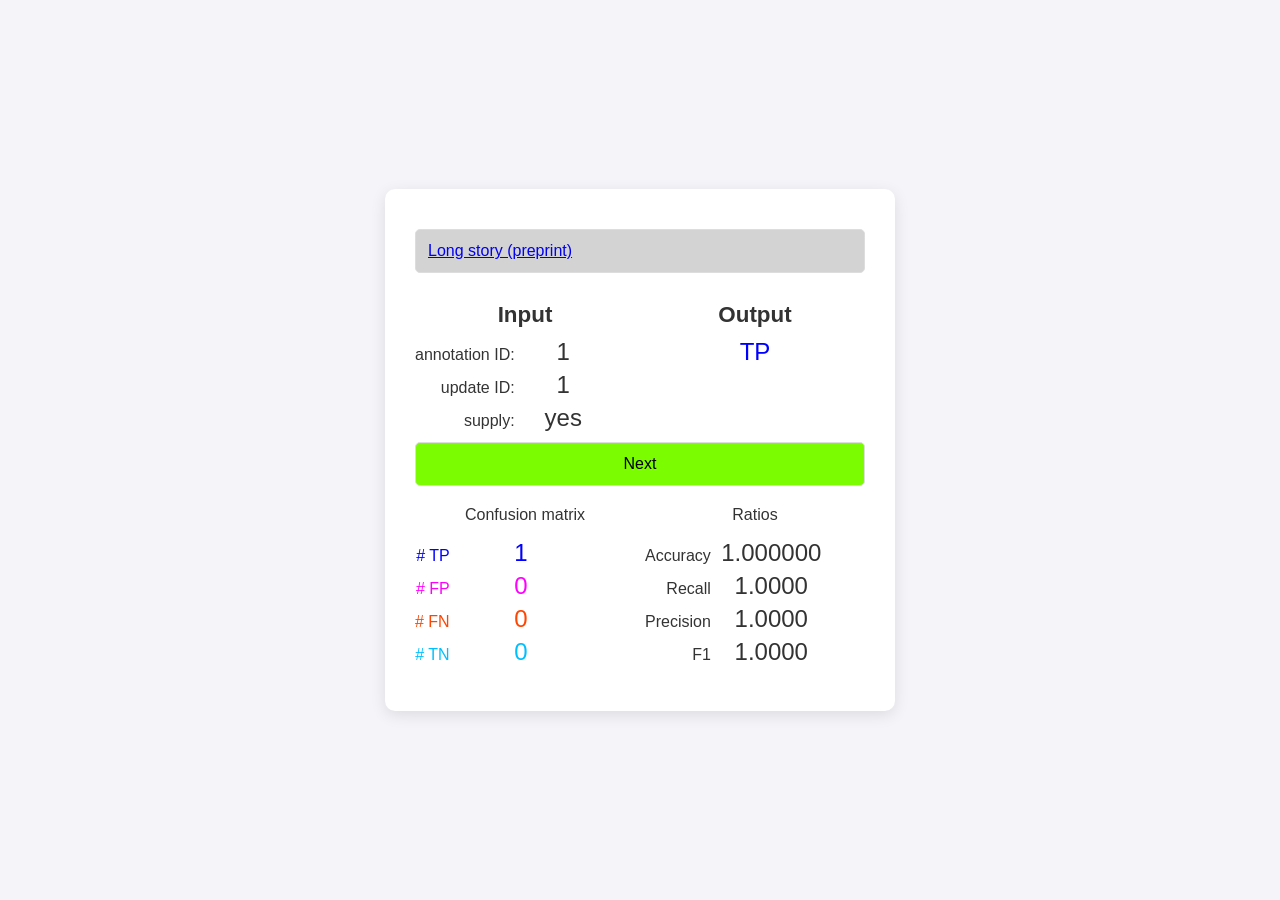
==== docs/index.html @ a26e2230 "+ score" ====
<!DOCTYPE html>
<html lang="en">
<head>
    <meta charset="UTF-8">
    <meta name="viewport" content="width=device-width, initial-scale=1.0">
    <title>Classification via instrumented association (ClavIA).</title>
    <link rel="stylesheet" href="style.css">
</head>
<body>

<div id="container-watch" class="main-container">
    <a href="https://www.researchsquare.com/article/rs-9150527/v1" class="long-story"> Long story (preprint)</a>
    <div class="main-grid">
        <div>
            <h2>Input</h2>
            <div class="form-grid">
                <div title="Detection ID at target creation time.">annotation ID:</div>
                <span id="ann">1</span>
                <div title="Detection ID if associated or -9999 (unmatch flag) if not associated.">update ID:</div>
                <span id="upd">1</span>
                <div title="Whether the annotation ID is present among detections.">supply:</div>
                <span id="supply">yes</span>
            </div>
        </div>
        <div>
            <h2>Output</h2>
            <div title="Binary class of the association outcome."><span id="outcome">TP</span></div>
        </div>
    </div>
    <div>
        <input type="button" id="next-btn" class="next-btn" value="Next"
               title="Random choice of annotation ID, update IDs and supply.">
    </div>
    <div style="margin-bottom: 20px"></div>
    <div class="main-grid">
        <div title="Number of TPs, FNs, FNs and TNs seen so far.">Confusion matrix</div>
        <div style="margin-bottom: 15px">Ratios</div>
        <div class="form-grid">
            <div title="Number of true positives." class="tp-color"># TP</div>
            <span id="cm-tp" class="tp-color">1</span>
            <div title="Number of false positives." class="fp-color"># FP</div>
            <span id="cm-fp" class="fp-color">0</span>
            <div title="Number of false negatives." class="fn-color"># FN</div>
            <span id="cm-fn" class="fn-color">0</span>
            <div title="Number of true negatives." class="tn-color"># TN</div>
            <span id="cm-tn" class="tn-color">0</span>
        </div>
        <div class="form-grid">
            <div title="A = (TP + TN) / (TP + TN + FP + FN)">Accuracy</div>
            <span id="ratios-accuracy">1</span>
            <div title="R = TP / (TP + FN)">Recall</div>
            <span id="ratios-recall">1</span>
            <div title="P = TP / (TP + FP)">Precision</div>
            <span id="ratios-precision">0</span>
            <div title="F1=sqrt(R P)">F1</div>
            <span id="ratios-f1">0</span>
        </div>
    </div>
    <div style="margin-bottom: 15px"></div>
    <input type="button" id="quiz-btn" title="Quiz mode..." value="I want a quiz..." class="next-btn quiz-btn hidden">
</div>

<div id="container-quiz" class="main-container hidden">
    <div class="main-grid">
        <div>
            <h2>Input</h2>
            <div class="form-grid">
                <div title="Detection ID at target creation time.">annotation ID:</div>
                <span id="ann-quiz">1</span>
                <div title="Detection ID if associated or -9999 (unmatch flag) if not associated.">update ID:</div>
                <span id="upd-quiz">1</span>
                <div title="Whether the annotation ID is present among detections.">supply:</div>
                <span id="supply-quiz">yes</span>
            </div>
        </div>
        <div>
            <h2>Classify the Input</h2>
            <div class="form-grid">
            <label for="TP" title="True positive" class="tp-color">TP</label>
                <input type="radio" id="TP" class="tp-color" name="quiz-answer">
            <label for="FP" title="False positive" class="fp-color">FP</label>
                <input type="radio" id="FP" class="fp-color" name="quiz-answer">
            <label for="FN" title="False negative" class="fn-color">FN</label>
                <input type="radio" id="FN" class="fp-color" name="quiz-answer">
            <label for="TN" title="True negative" class="tn-color">TN</label>
                <input type="radio" id="TN" class="tn-color" name="quiz-answer">
        </div>
        </div>
    </div>
    <div>
        <input type="button" id="next-quiz" class="next-btn neutral-color" value="Next case" title="Next combination of IDs and supply flag.">
    </div>
    <div class="main-grid">
        <div title="Score">Score: <span id="quiz-score">0 / 0</span></div>
    </div>
    <div style="margin-bottom: 20px"></div>
    <input type="button" id="watch-btn" title="I want to watch..." value="I want to learn..." class="next-btn quiz-btn">
</div>

<script type="module" src="main.js"></script>

</body>
</html>
---- docs/style.css ----
body {
    font-family: 'Segoe UI', Tahoma, Geneva, Verdana, sans-serif;
    background-color: #f4f4f9;
    display: flex;
    justify-content: center;
    align-items: center;
    height: 100vh;
    margin: 0;
    color: #333;
}

.main-container {
    background: white;
    padding: 30px;
    border-radius: 10px;
    box-shadow: 0 4px 15px rgba(0, 0, 0, 0.1);
    width: 100%;
    max-width: 450px;
    text-align: center;
}

h2 {
    font-size: 1.4rem;
    margin-bottom: 10px;
}

span {
    font-size: 1.5rem;
}

.tp-color {
    color: blue;
}

.fp-color {
    color: magenta;
}

.fn-color {
    color: orangered;
}

.tn-color {
    color: deepskyblue;
}

.correct-color {
    background-color: lawngreen !important;
}

.wrong-color {
    background-color: red !important;
}

.neutral-color {
    background-color: lightgray !important;
}

.tooltip-container {
    position: relative;
    display: inline-block;
    cursor: help;
}

.tooltip-text {
    visibility: hidden;
    background-color: black;
    color: white;
    text-align: center;
    padding: 5px 10px;
    border-radius: 5px;
    font-size: 14px;
    white-space: nowrap;
    position: absolute;
    bottom: 120%;
    left: 50%;
    transform: translateX(-50%);
    opacity: 0;
    transition: opacity 0.3s;
}

.next-btn {
    display: block;
    width: 100%;
    padding: 12px;
    margin: 10px 0;
    font-size: 1rem;
    border: 1px solid #ddd;
    border-radius: 5px;
    background-color: lawngreen;
    cursor: pointer;
    transition: background-color 0.2s, transform 0.1s;
}

.next-btn:hover .tooltip-text {
    visibility: visible;
    opacity: 1;
}

.quiz-btn {
    background-color: yellow;
}

.quiz-btn:hover .tooltip-text {
    visibility: visible;
    opacity: 1;
}

.main-grid {
    display: grid;
    grid-template-columns: 1fr 1fr;
    column-gap: 10px;
}

.form-grid {
    display: grid;
    grid-template-columns: max-content 0.7fr;
    column-gap: 10px;
    row-gap: 5px;
    align-items: baseline;
}

.form-grid > div:nth-child(odd) {
    text-align: right;
}

.hidden {
    display: none !important;
}

.long-story {
    display: flex;
    padding: 12px;
    margin: 10px 0;
    font-size: 1rem;
    border: 1px solid #ddd;
    border-radius: 5px;
    background-color: lightgray;
    cursor: pointer;
    transition: background-color 0.2s, transform 0.1s;
}
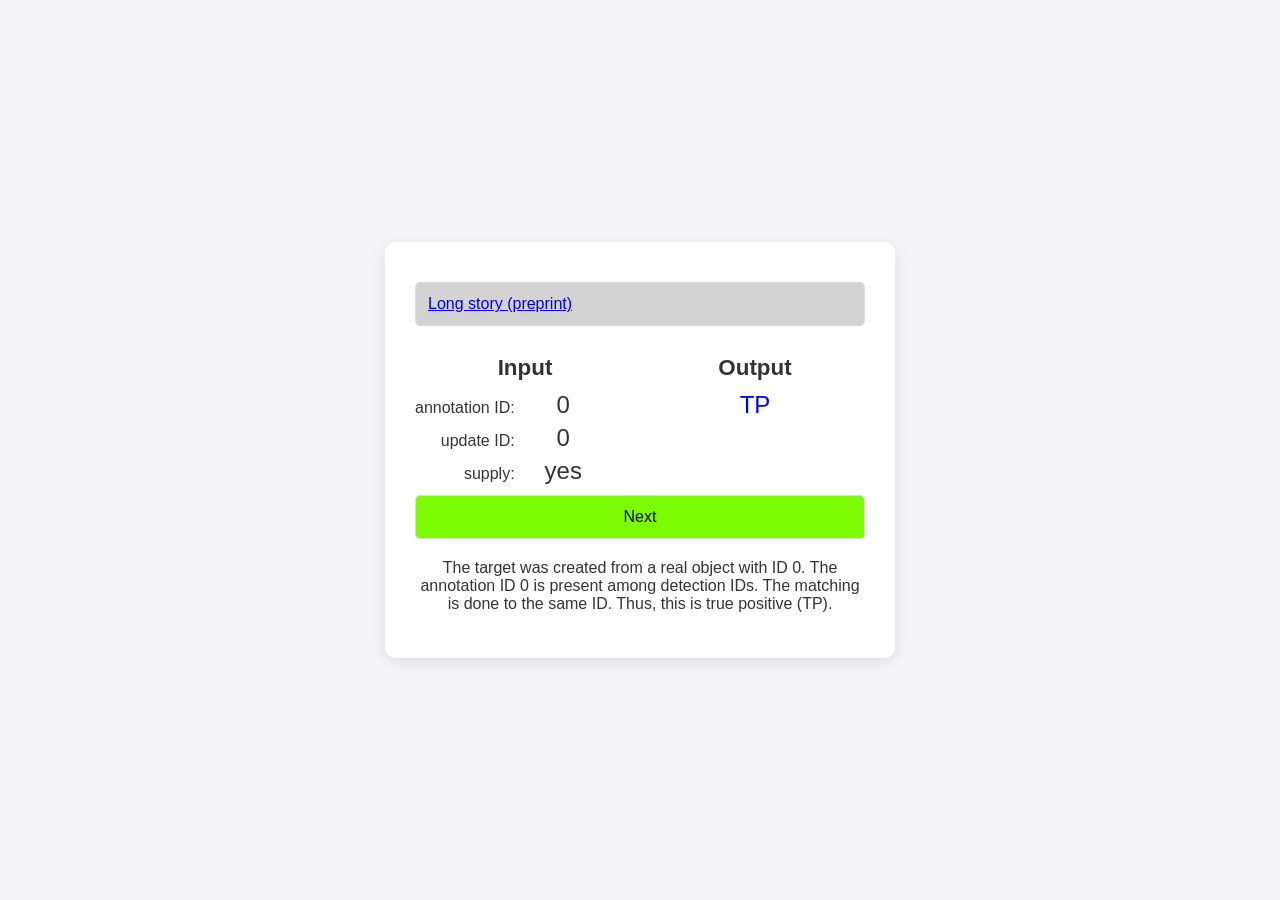
==== commit e81c0a89: "plain english" ====
--- a/docs/index.html
+++ b/docs/index.html
@@ -32,7 +32,8 @@
                title="Random choice of annotation ID, update IDs and supply.">
     </div>
     <div style="margin-bottom: 20px"></div>
-    <div class="main-grid">
+    <div id="plain-english">1</div>
+    <div class="main-grid hidden">
         <div title="Number of TPs, FNs, FNs and TNs seen so far.">Confusion matrix</div>
         <div style="margin-bottom: 15px">Ratios</div>
         <div class="form-grid">
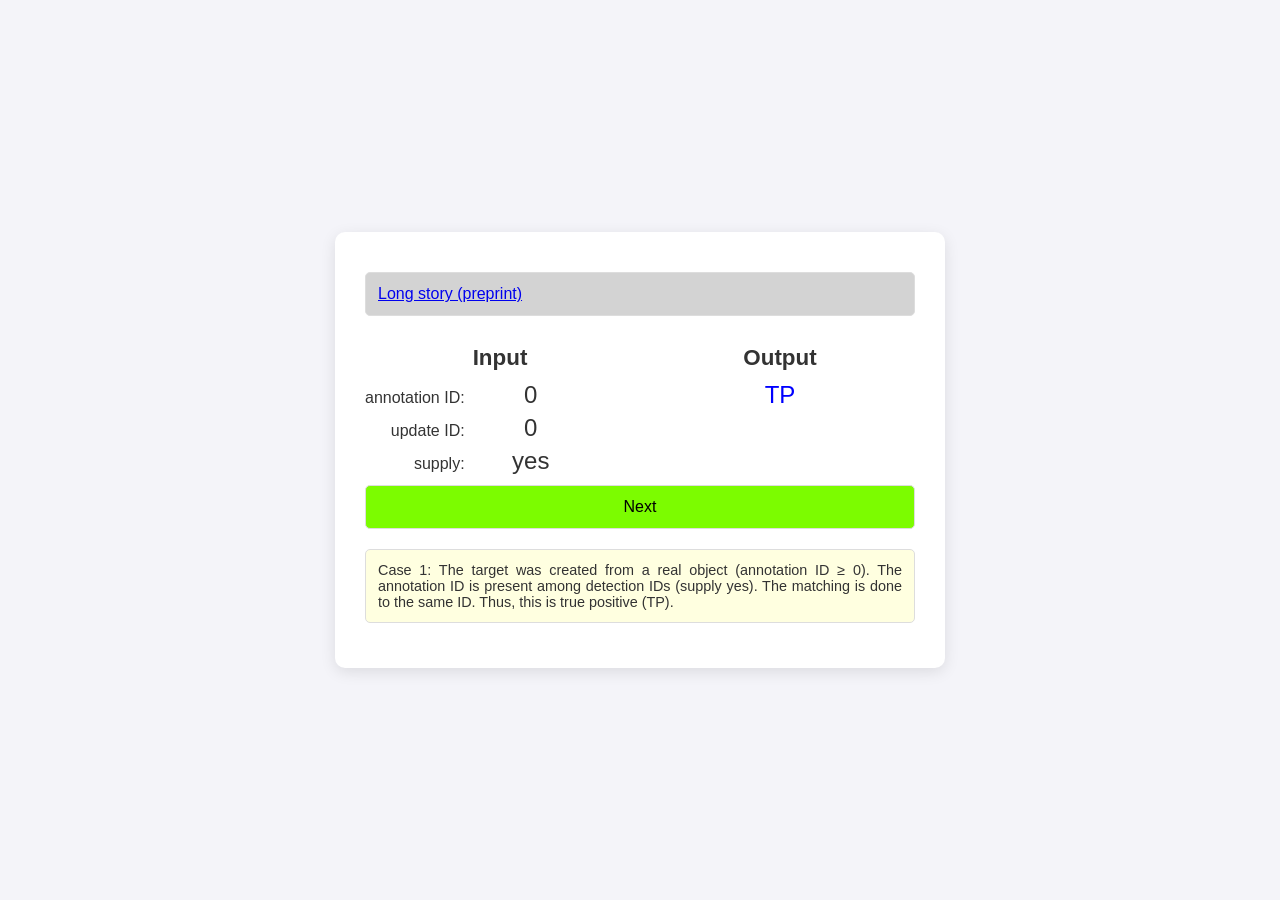
==== commit 6d4f1b3b: "+ plain english" ====
--- a/docs/index.html
+++ b/docs/index.html
@@ -32,7 +32,7 @@
                title="Random choice of annotation ID, update IDs and supply.">
     </div>
     <div style="margin-bottom: 20px"></div>
-    <div id="plain-english">1</div>
+    <div id="plain-english" class="plain-english"></div>
     <div class="main-grid hidden">
         <div title="Number of TPs, FNs, FNs and TNs seen so far.">Confusion matrix</div>
         <div style="margin-bottom: 15px">Ratios</div>
--- a/docs/style.css
+++ b/docs/style.css
@@ -15,7 +15,7 @@
     border-radius: 10px;
     box-shadow: 0 4px 15px rgba(0, 0, 0, 0.1);
     width: 100%;
-    max-width: 450px;
+    max-width: 550px;
     text-align: center;
 }
 
@@ -139,3 +139,15 @@
     cursor: pointer;
     transition: background-color 0.2s, transform 0.1s;
 }
+
+.plain-english {
+    display: flex;
+    text-align: justify;
+    padding: 12px;
+    margin: 10px 0;
+    font-size: 0.9rem;
+    border: 1px solid #ddd;
+    border-radius: 5px;
+    background-color: lightyellow;
+    transition: background-color 0.2s, transform 0.1s;
+}
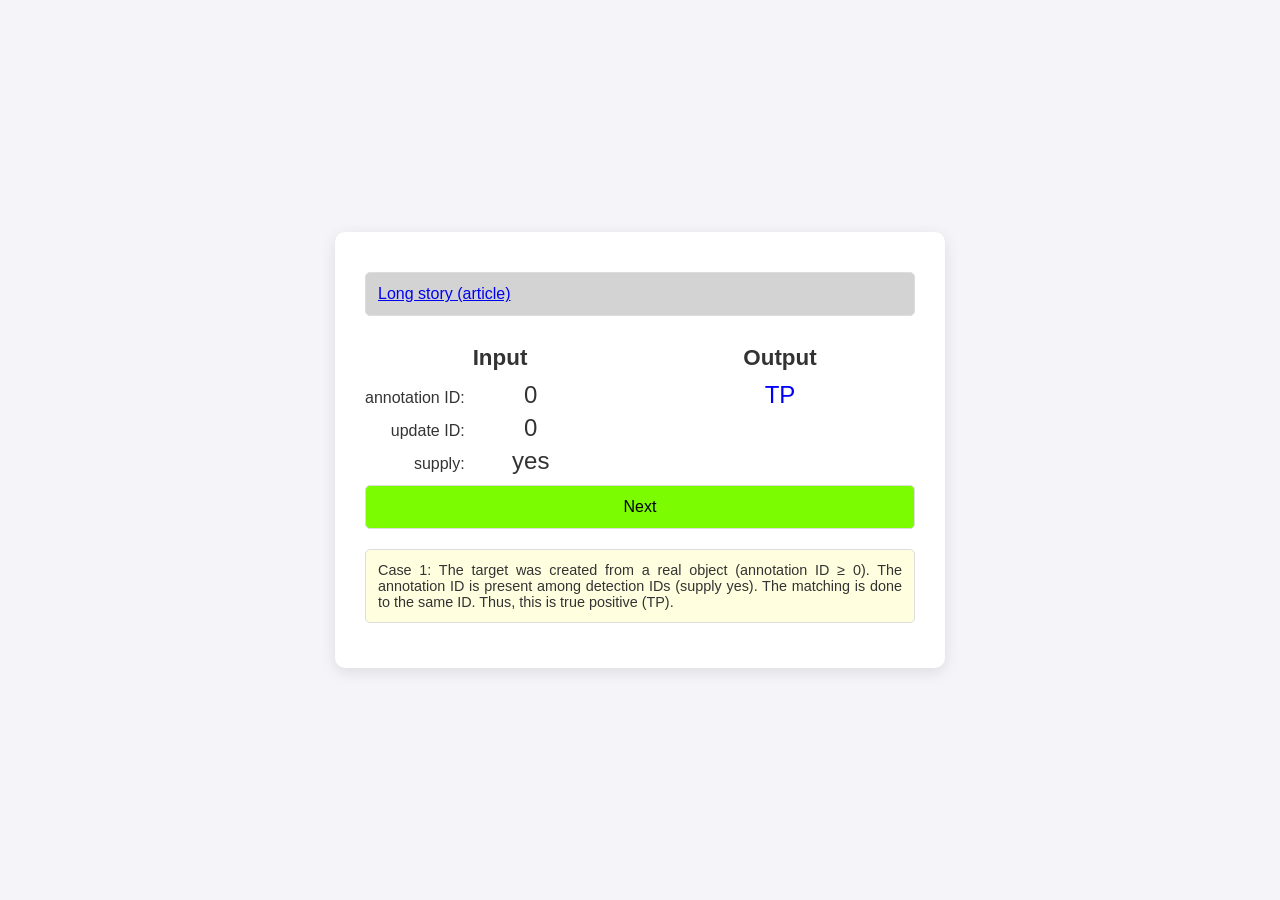
==== commit eefee1df: "+catchy title and link to peer-reviewed publication." ====
--- a/docs/index.html
+++ b/docs/index.html
@@ -3,13 +3,13 @@
 <head>
     <meta charset="UTF-8">
     <meta name="viewport" content="width=device-width, initial-scale=1.0">
-    <title>Classification via instrumented association (ClavIA).</title>
+    <title>Can you classify it like ClavIA?</title>
     <link rel="stylesheet" href="style.css">
 </head>
 <body>
 
 <div id="container-watch" class="main-container">
-    <a href="https://www.researchsquare.com/article/rs-9150527/v1" class="long-story"> Long story (preprint)</a>
+    <a href="https://www.mdpi.com/1999-4893/19/10/849" class="long-story"> Long story (article)</a>
     <div class="main-grid">
         <div>
             <h2>Input</h2>
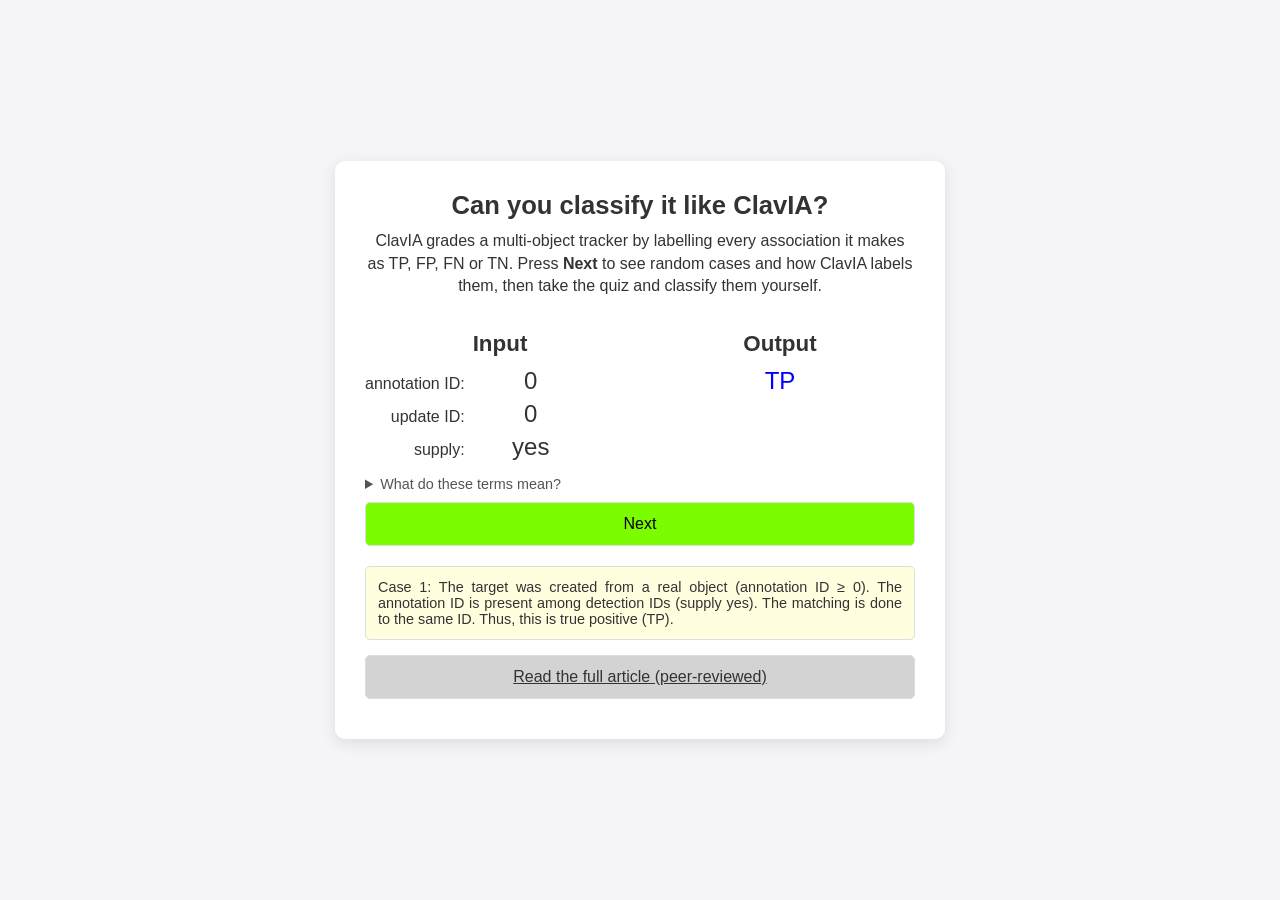
==== commit c1cb13f3: "+" ====
--- a/docs/index.html
+++ b/docs/index.html
@@ -9,7 +9,10 @@
 <body>
 
 <div id="container-watch" class="main-container">
-    <a href="https://www.mdpi.com/1999-4893/19/10/849" class="long-story"> Long story (article)</a>
+    <h1>Can you classify it like ClavIA?</h1>
+    <p class="intro">ClavIA grades a multi-object tracker by labelling every association it makes as
+        TP, FP, FN or TN. Press <b>Next</b> to see random cases and how ClavIA labels them,
+        then take the quiz and classify them yourself.</p>
     <div class="main-grid">
         <div>
             <h2>Input</h2>
@@ -27,6 +30,19 @@
             <div title="Binary class of the association outcome."><span id="outcome">TP</span></div>
         </div>
     </div>
+    <details class="legend">
+        <summary>What do these terms mean?</summary>
+        <dl>
+            <dt>annotation ID</dt>
+            <dd>The detection that created the track: a real object (0, 1, &hellip;) or <i>clutter</i> (a false detection).</dd>
+            <dt>update ID</dt>
+            <dd>The detection the tracker associated with the track in this step, or <i>unmatched</i> if none.</dd>
+            <dt>supply</dt>
+            <dd><i>yes</i> if the object that created the track is among the current detections, <i>no</i> if it is missing.</dd>
+            <dt>TP / FP / FN / TN</dt>
+            <dd>True positive / false positive / false negative / true negative.</dd>
+        </dl>
+    </details>
     <div>
         <input type="button" id="next-btn" class="next-btn" value="Next"
                title="Random choice of annotation ID, update IDs and supply.">
@@ -34,7 +50,7 @@
     <div style="margin-bottom: 20px"></div>
     <div id="plain-english" class="plain-english"></div>
     <div class="main-grid hidden">
-        <div title="Number of TPs, FNs, FNs and TNs seen so far.">Confusion matrix</div>
+        <div title="Number of TPs, FPs, FNs and TNs seen so far.">Confusion matrix</div>
         <div style="margin-bottom: 15px">Ratios</div>
         <div class="form-grid">
             <div title="Number of true positives." class="tp-color"># TP</div>
@@ -52,16 +68,20 @@
             <div title="R = TP / (TP + FN)">Recall</div>
             <span id="ratios-recall">1</span>
             <div title="P = TP / (TP + FP)">Precision</div>
-            <span id="ratios-precision">0</span>
-            <div title="F1=sqrt(R P)">F1</div>
-            <span id="ratios-f1">0</span>
+            <span id="ratios-precision">1</span>
+            <div title="F1 = 2 P R / (P + R)">F1</div>
+            <span id="ratios-f1">1</span>
         </div>
     </div>
     <div style="margin-bottom: 15px"></div>
-    <input type="button" id="quiz-btn" title="Quiz mode..." value="I want a quiz..." class="next-btn quiz-btn hidden">
+    <input type="button" id="quiz-btn" title="Classify the cases yourself." value="Got it? Take the quiz" class="next-btn quiz-btn hidden">
+    <a href="https://www.mdpi.com/1999-4893/19/10/849" class="long-story">Read the full article (peer-reviewed)</a>
 </div>
 
 <div id="container-quiz" class="main-container hidden">
+    <h1>Your turn</h1>
+    <p class="intro">Pick the class you think ClavIA assigns to this case. The <b>Next case</b> button
+        turns green if you are right and red if not.</p>
     <div class="main-grid">
         <div>
             <h2>Input</h2>
@@ -82,12 +102,25 @@
             <label for="FP" title="False positive" class="fp-color">FP</label>
                 <input type="radio" id="FP" class="fp-color" name="quiz-answer">
             <label for="FN" title="False negative" class="fn-color">FN</label>
-                <input type="radio" id="FN" class="fp-color" name="quiz-answer">
+                <input type="radio" id="FN" class="fn-color" name="quiz-answer">
             <label for="TN" title="True negative" class="tn-color">TN</label>
                 <input type="radio" id="TN" class="tn-color" name="quiz-answer">
         </div>
         </div>
     </div>
+    <details class="legend">
+        <summary>What do these terms mean?</summary>
+        <dl>
+            <dt>annotation ID</dt>
+            <dd>The detection that created the track: a real object (0, 1, &hellip;) or <i>clutter</i> (a false detection).</dd>
+            <dt>update ID</dt>
+            <dd>The detection the tracker associated with the track in this step, or <i>unmatched</i> if none.</dd>
+            <dt>supply</dt>
+            <dd><i>yes</i> if the object that created the track is among the current detections, <i>no</i> if it is missing.</dd>
+            <dt>TP / FP / FN / TN</dt>
+            <dd>True positive / false positive / false negative / true negative.</dd>
+        </dl>
+    </details>
     <div>
         <input type="button" id="next-quiz" class="next-btn neutral-color" value="Next case" title="Next combination of IDs and supply flag.">
     </div>
@@ -95,7 +128,8 @@
         <div title="Score">Score: <span id="quiz-score">0 / 0</span></div>
     </div>
     <div style="margin-bottom: 20px"></div>
-    <input type="button" id="watch-btn" title="I want to watch..." value="I want to learn..." class="next-btn quiz-btn">
+    <input type="button" id="watch-btn" title="Back to the examples." value="Show me more examples" class="next-btn quiz-btn">
+    <a href="https://www.mdpi.com/1999-4893/19/10/849" class="long-story">Read the full article (peer-reviewed)</a>
 </div>
 
 <script type="module" src="main.js"></script>
--- a/docs/style.css
+++ b/docs/style.css
@@ -4,8 +4,10 @@
     display: flex;
     justify-content: center;
     align-items: center;
-    height: 100vh;
+    min-height: 100vh;
     margin: 0;
+    padding: 16px;
+    box-sizing: border-box;
     color: #333;
 }
 
@@ -17,6 +19,42 @@
     width: 100%;
     max-width: 550px;
     text-align: center;
+}
+
+h1 {
+    font-size: 1.6rem;
+    margin: 0 0 10px;
+}
+
+.intro {
+    margin: 0 0 15px;
+    line-height: 1.4;
+}
+
+.legend {
+    text-align: left;
+    margin: 15px 0 5px;
+    font-size: 0.9rem;
+}
+
+.legend summary {
+    cursor: pointer;
+    color: #555;
+}
+
+.legend dt {
+    font-weight: bold;
+    margin-top: 8px;
+}
+
+.legend dd {
+    margin-left: 0;
+}
+
+@media (max-width: 480px) {
+    .main-container {
+        padding: 20px 16px;
+    }
 }
 
 h2 {
@@ -129,7 +167,8 @@
 }
 
 .long-story {
-    display: flex;
+    display: block;
+    color: #333;
     padding: 12px;
     margin: 10px 0;
     font-size: 1rem;
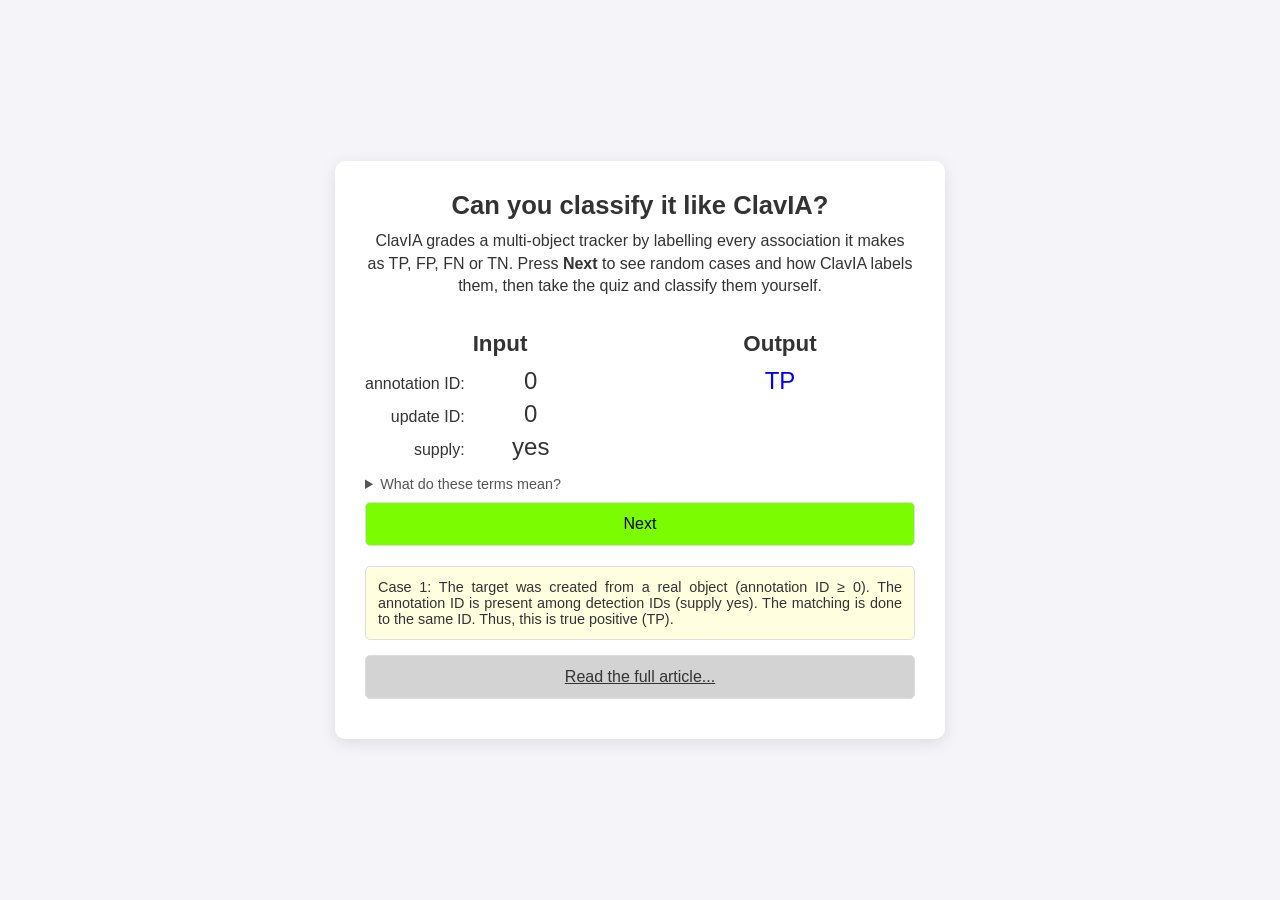
==== commit a64dad5f: "+ optimize for phones" ====
--- a/docs/index.html
+++ b/docs/index.html
@@ -75,7 +75,7 @@
     </div>
     <div style="margin-bottom: 15px"></div>
     <input type="button" id="quiz-btn" title="Classify the cases yourself." value="Got it? Take the quiz" class="next-btn quiz-btn hidden">
-    <a href="https://www.mdpi.com/1999-4893/19/10/849" class="long-story">Read the full article (peer-reviewed)</a>
+    <a href="https://www.mdpi.com/1999-4893/19/10/849" class="long-story">Read the full article...</a>
 </div>
 
 <div id="container-quiz" class="main-container hidden">
--- a/docs/style.css
+++ b/docs/style.css
@@ -51,12 +51,6 @@
     margin-left: 0;
 }
 
-@media (max-width: 480px) {
-    .main-container {
-        padding: 20px 16px;
-    }
-}
-
 h2 {
     font-size: 1.4rem;
     margin-bottom: 10px;
@@ -190,3 +184,53 @@
     background-color: lightyellow;
     transition: background-color 0.2s, transform 0.1s;
 }
+
+@media (max-width: 480px) {
+    .main-container {
+        padding: 20px 16px;
+    }
+
+    h1 {
+        font-size: 1.4rem;
+    }
+
+    h2 {
+        font-size: 1.2rem;
+        margin: 10px 0 6px;
+    }
+
+    span {
+        font-size: 1.3rem;
+    }
+
+    /* Stack the two-column blocks: Input above Output, and in the stats block
+       each heading directly above its own table. */
+    .main-grid {
+        grid-template-columns: minmax(0, 1fr);
+    }
+
+    .main-grid > :nth-child(1) { order: 1; }
+    .main-grid > :nth-child(3) { order: 2; margin-bottom: 15px; }
+    .main-grid > :nth-child(2) { order: 3; }
+    .main-grid > :nth-child(4) { order: 4; }
+
+    .form-grid {
+        grid-template-columns: 1fr 1fr;
+    }
+
+    .form-grid > :nth-child(even) {
+        text-align: left;
+    }
+
+    .form-grid > label {
+        text-align: right;
+    }
+
+    input[type="radio"] {
+        width: 1.3rem;
+        height: 1.3rem;
+        margin: 0;
+        justify-self: start;
+        align-self: center;
+    }
+}
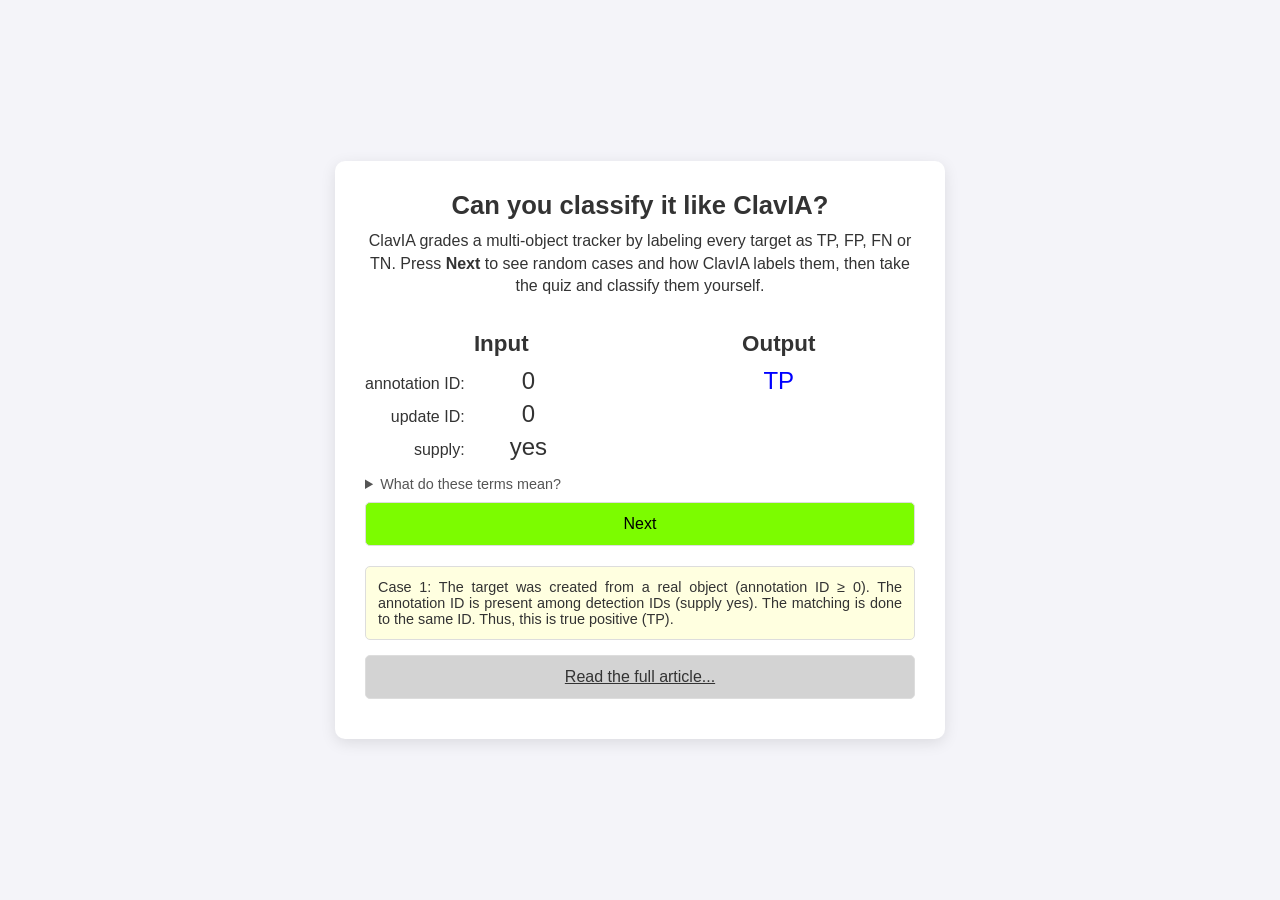
==== commit 220d7686: "+opt phone" ====
--- a/docs/index.html
+++ b/docs/index.html
@@ -10,7 +10,7 @@
 
 <div id="container-watch" class="main-container">
     <h1>Can you classify it like ClavIA?</h1>
-    <p class="intro">ClavIA grades a multi-object tracker by labelling every association it makes as
+    <p class="intro">ClavIA grades a multi-object tracker by labeling every target as
         TP, FP, FN or TN. Press <b>Next</b> to see random cases and how ClavIA labels them,
         then take the quiz and classify them yourself.</p>
     <div class="main-grid">
--- a/docs/style.css
+++ b/docs/style.css
@@ -141,13 +141,13 @@
 .main-grid {
     display: grid;
     grid-template-columns: 1fr 1fr;
-    column-gap: 10px;
+    column-gap: 5px;
 }
 
 .form-grid {
     display: grid;
     grid-template-columns: max-content 0.7fr;
-    column-gap: 10px;
+    column-gap: 5px;
     row-gap: 5px;
     align-items: baseline;
 }
@@ -186,33 +186,56 @@
 }
 
 @media (max-width: 480px) {
+    /* Larger base size: every rem-based size below scales with it. */
+    html {
+        font-size: 103.0%;
+    }
+
+    /* The card fills the screen instead of floating in a padded frame. */
+    body {
+        padding: 0;
+        align-items: stretch;
+        background-color: white;
+    }
+
     .main-container {
+        box-sizing: border-box;
         padding: 20px 16px;
+        border-radius: 0;
+        box-shadow: none;
+        max-width: none;
     }
 
     h1 {
-        font-size: 1.4rem;
+        font-size: 1.6rem;
     }
 
     h2 {
-        font-size: 1.2rem;
-        margin: 10px 0 6px;
-    }
-
+        font-size: clamp(1rem, 5vw, 1.3rem);
+        margin: 14px 0 8px;
+    }
+
+    /* Shrink with the screen so two columns fit on narrow phones. */
     span {
-        font-size: 1.3rem;
-    }
-
-    /* Stack the two-column blocks: Input above Output, and in the stats block
-       each heading directly above its own table. */
-    .main-grid {
-        grid-template-columns: minmax(0, 1fr);
-    }
-
-    .main-grid > :nth-child(1) { order: 1; }
-    .main-grid > :nth-child(3) { order: 2; margin-bottom: 15px; }
-    .main-grid > :nth-child(2) { order: 3; }
-    .main-grid > :nth-child(4) { order: 4; }
+        font-size: clamp(1.05rem, 5.5vw, 1.5rem);
+    }
+
+    .form-grid {
+        row-gap: 8px;
+    }
+
+    .next-btn, .long-story {
+        padding: 16px;
+        font-size: 1.05rem;
+    }
+
+    .legend, .plain-english {
+        font-size: 1rem;
+    }
+
+    .legend summary {
+        padding: 6px 0;
+    }
 
     .form-grid {
         grid-template-columns: 1fr 1fr;
@@ -224,6 +247,11 @@
 
     .form-grid > label {
         text-align: right;
+    }
+
+    /* Keep labels such as "annotation ID:" on one line. */
+    .form-grid > :nth-child(odd) {
+        white-space: nowrap;
     }
 
     input[type="radio"] {
